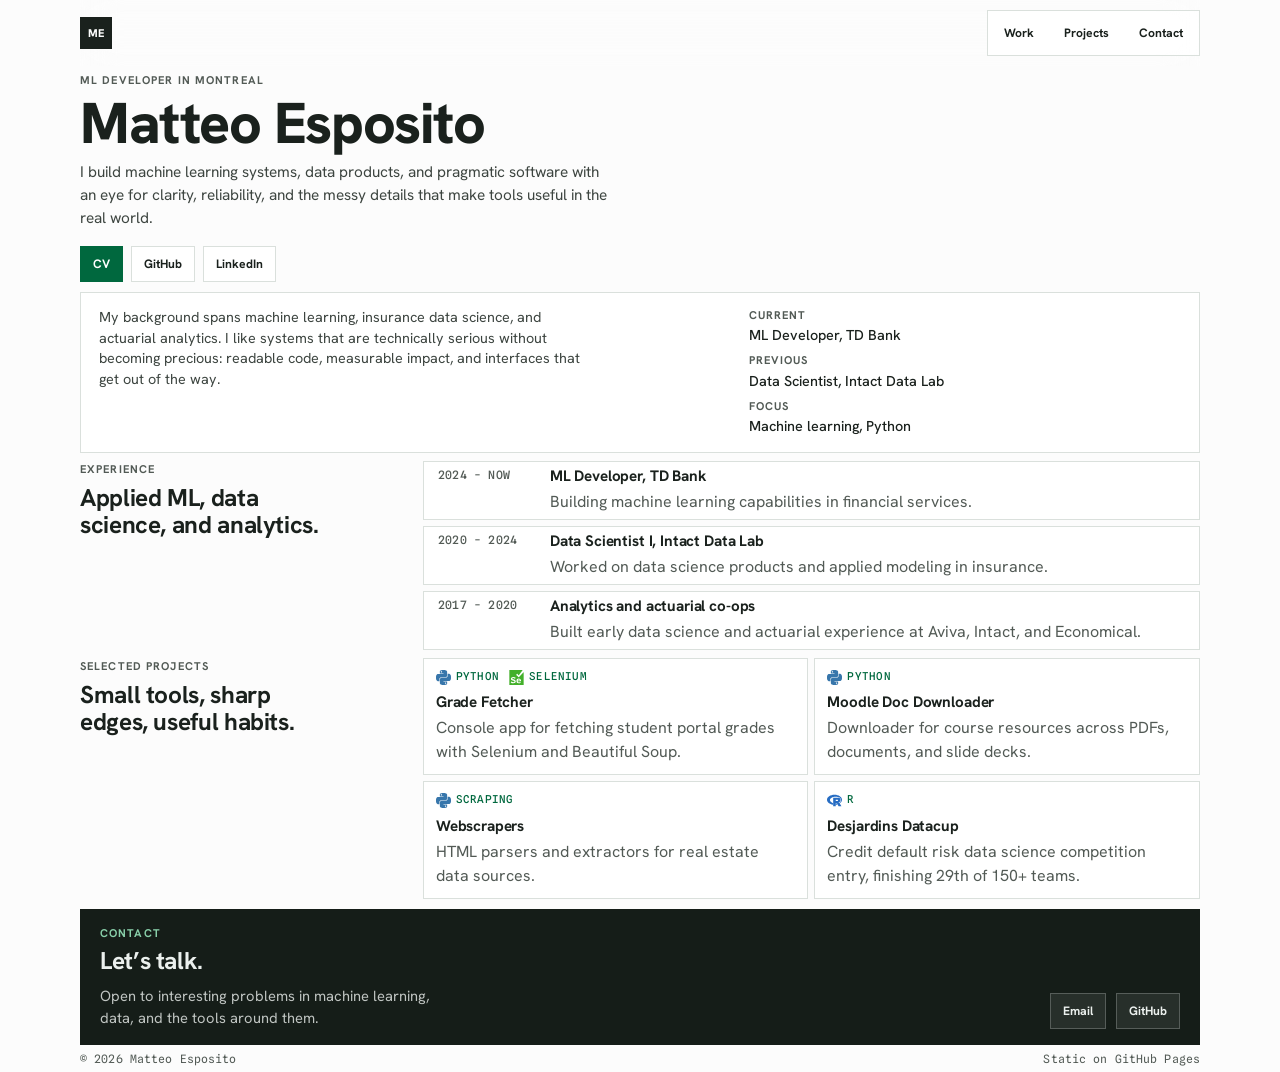
==== index.html @ 3560354a "Redesign homepage: refined-light palette, two-voice type, a11y polish - Replace warm cream surface w" ====
<!doctype html>
<html lang="en">
  <head>
    <meta charset="utf-8">
    <meta name="viewport" content="width=device-width, initial-scale=1">
    <title>Matteo Esposito</title>
    <meta name="description" content="Matteo Esposito is an ML developer working across machine learning, data science, and practical software systems.">
    <link rel="canonical" href="https://matteo-esposito.github.io/">
    <meta property="og:title" content="Matteo Esposito">
    <meta property="og:description" content="ML developer, data scientist, and builder of practical software systems.">
    <meta property="og:type" content="website">
    <meta property="og:url" content="https://matteo-esposito.github.io/">
    <meta property="og:image" content="https://matteo-esposito.github.io/assets/avatar.jpg">
    <meta name="theme-color" content="#151d18">
    <link rel="icon" href="data:image/svg+xml,%3Csvg xmlns='http://www.w3.org/2000/svg' viewBox='0 0 100 100'%3E%3Crect width='100' height='100' fill='%23151d18'/%3E%3Ctext x='50' y='68' font-family='Arial, sans-serif' font-size='60' font-weight='800' fill='%23fcfcfc' text-anchor='middle'%3EM%3C/text%3E%3C/svg%3E">
    <link rel="preconnect" href="https://fonts.googleapis.com">
    <link rel="preconnect" href="https://fonts.gstatic.com" crossorigin>
    <link rel="stylesheet" href="https://fonts.googleapis.com/css2?family=Hanken+Grotesk:wght@400;500;700;800&family=Spline+Sans+Mono:wght@400;500&display=swap">
    <link rel="stylesheet" href="styles.css">
  </head>
  <body>
    <header class="site-header" aria-label="Primary navigation">
      <a class="mark" href="#top" aria-label="Matteo Esposito home">ME</a>
      <nav>
        <a href="#work">Work</a>
        <a href="#projects">Projects</a>
        <a href="#contact">Contact</a>
      </nav>
    </header>

    <main id="top">
      <section class="hero">
        <div class="hero-copy">
          <p class="eyebrow">ML developer in Montreal</p>
          <h1>Matteo Esposito</h1>
          <p class="lede">
            I build machine learning systems, data products, and pragmatic software
            with an eye for clarity, reliability, and the messy details that make
            tools useful in the real world.
          </p>
          <div class="hero-actions" aria-label="Primary links">
            <a class="button primary" href="files/cv.pdf">CV</a>
            <a class="button" href="https://github.com/matteo-esposito">GitHub</a>
            <a class="button" href="https://www.linkedin.com/in/matteo-esposito/">LinkedIn</a>
          </div>
        </div>
      </section>

      <section class="intro" aria-label="Profile">
        <p>
          My background spans machine learning, insurance data science, and actuarial
          analytics. I like systems that are technically serious without becoming
          precious: readable code, measurable impact, and interfaces that get out of
          the way.
        </p>
        <dl>
          <div>
            <dt>Current</dt>
            <dd>ML Developer, TD Bank</dd>
          </div>
          <div>
            <dt>Previous</dt>
            <dd>Data Scientist, Intact Data Lab</dd>
          </div>
          <div>
            <dt>Focus</dt>
            <dd>Machine learning, Python</dd>
          </div>
        </dl>
      </section>

      <section id="work" class="section">
        <div class="section-heading">
          <p class="eyebrow">Experience</p>
          <h2>Applied ML, data science, and analytics.</h2>
        </div>
        <div class="timeline">
          <article>
            <div class="period">2024 - now</div>
            <div>
              <h3>ML Developer, TD Bank</h3>
              <p>Building machine learning capabilities in financial services.</p>
            </div>
          </article>
          <article>
            <div class="period">2020 - 2024</div>
            <div>
              <h3>Data Scientist I, Intact Data Lab</h3>
              <p>Worked on data science products and applied modeling in insurance.</p>
            </div>
          </article>
          <article>
            <div class="period">2017 - 2020</div>
            <div>
              <h3>Analytics and actuarial co-ops</h3>
              <p>
                Built early data science and actuarial experience at Aviva,
                Intact, and Economical.
              </p>
            </div>
          </article>
        </div>
      </section>

      <section id="projects" class="section">
        <div class="section-heading">
          <p class="eyebrow">Selected projects</p>
          <h2>Small tools, sharp edges, useful habits.</h2>
        </div>
        <div class="project-grid">
          <a class="project" href="https://github.com/matteo-esposito/grade-fetcher">
            <span><img class="logo" src="assets/logos/python.svg" alt="" loading="lazy">Python <img class="logo" src="assets/logos/selenium.svg" alt="" loading="lazy">Selenium</span>
            <h3>Grade Fetcher</h3>
            <p>Console app for fetching student portal grades with Selenium and Beautiful Soup.</p>
          </a>
          <a class="project" href="https://github.com/matteo-esposito/moodler">
            <span><img class="logo" src="assets/logos/python.svg" alt="" loading="lazy">Python</span>
            <h3>Moodle Doc Downloader</h3>
            <p>Downloader for course resources across PDFs, documents, and slide decks.</p>
          </a>
          <a class="project" href="https://github.com/matteo-esposito/pyproj/tree/master/web-scrapers">
            <span><img class="logo" src="assets/logos/python.svg" alt="" loading="lazy">Scraping</span>
            <h3>Webscrapers</h3>
            <p>HTML parsers and extractors for real estate data sources.</p>
          </a>
          <a class="project" href="https://github.com/matteo-esposito/desjardins-data-cup">
            <span><img class="logo" src="assets/logos/r.svg" alt="" loading="lazy">R</span>
            <h3>Desjardins Datacup</h3>
            <p>Credit default risk data science competition entry, finishing 29th of 150+ teams.</p>
          </a>
        </div>
      </section>

      <section id="contact" class="contact">
        <div class="contact-copy">
          <p class="eyebrow">Contact</p>
          <h2>Let&rsquo;s talk.</h2>
          <p class="contact-note">Open to interesting problems in machine learning, data, and the tools around them.</p>
        </div>
        <div class="contact-links">
          <a href="mailto:matteo.esposito@umontreal.ca">Email</a>
          <a href="https://github.com/matteo-esposito">GitHub</a>
        </div>
      </section>
    </main>

    <footer>
      <span>&copy; 2026 Matteo Esposito</span>
      <span>Static on GitHub Pages</span>
    </footer>
  </body>
</html>
---- styles.css ----
:root {
  /* Refined-light palette: true off-white surface, one committed emerald hue.
     Values verified for WCAG AA against their backgrounds (see DESIGN.md). */
  --bg: oklch(99% 0 0);              /* true off-white, chroma 0 — no warm/AI tint */
  --surface: #ffffff;               /* cards, separated from bg by hairline, not shadow */
  --ink: oklch(24% 0.012 160);      /* primary text — 16:1 on bg */
  --ink-soft: oklch(38% 0.013 160); /* lede / intro prose — 9.6:1 */
  --muted: oklch(46% 0.013 160);    /* labels, dates, meta — 6.9:1 */
  --line: oklch(90% 0.008 160);     /* hairline borders / dividers */
  --accent: oklch(50% 0.13 160);    /* emerald — links, hairline emphasis (5.5:1) */
  --accent-strong: oklch(45% 0.115 160); /* CTA bg + small labels — 6.9:1, white text passes */
  --accent-hover: oklch(40% 0.10 160);   /* pressed / hover on primary */
  --accent-tint: oklch(95% 0.03 160);    /* faint accent wash */
  --contact-bg: oklch(22% 0.014 160);    /* deep emerald-black closing block */
  --on-dark: oklch(95% 0.006 160);       /* text on contact-bg — 14.9:1 */
  --on-dark-accent: oklch(80% 0.09 160); /* accent label on contact-bg — 9.6:1 */
  --shadow: 0 20px 60px rgba(17, 40, 30, 0.10);

  /* Type: humanist grotesque for voice, mono reserved for data (dates, tech tags) */
  --font-sans: "Hanken Grotesk", ui-sans-serif, system-ui, -apple-system, BlinkMacSystemFont, "Segoe UI", sans-serif;
  --font-mono: "Spline Sans Mono", ui-monospace, "SFMono-Regular", Menlo, Consolas, monospace;
}

* {
  box-sizing: border-box;
}

html {
  scroll-behavior: smooth;
}

/* Keep anchored headings clear of the sticky header */
:where(#top, #work, #projects, #contact) {
  scroll-margin-top: 72px;
}

body {
  margin: 0;
  color: var(--ink);
  background: var(--bg);
  font-family: var(--font-sans);
  font-size: 1rem;
  line-height: 1.5;
  font-kerning: normal;
  -webkit-font-smoothing: antialiased;
  text-rendering: optimizeLegibility;
}

a {
  color: inherit;
  text-decoration: none;
}

.site-header {
  position: sticky;
  top: 0;
  z-index: 5;
  display: flex;
  align-items: center;
  justify-content: space-between;
  width: min(1120px, calc(100% - 40px));
  margin: 0 auto;
  padding: 10px 0;
  backdrop-filter: blur(18px);
}

.mark {
  display: grid;
  width: 32px;
  height: 32px;
  place-items: center;
  border: 1px solid var(--ink);
  background: var(--ink);
  color: var(--bg);
  font-size: 0.7rem;
  font-weight: 800;
  letter-spacing: 0;
}

nav {
  display: flex;
  gap: 6px;
  padding: 4px;
  border: 1px solid var(--line);
  background: rgba(255, 255, 255, 0.78);
}

nav a,
.button,
.contact-links a {
  display: inline-flex;
  align-items: center;
  justify-content: center;
  min-height: 36px;
  padding: 7px 12px;
  color: var(--ink);
  font-size: 0.76rem;
  font-weight: 700;
}

nav a:hover,
.button:hover,
.contact-links a:hover {
  color: var(--accent-strong);
}

:where(a, button):focus-visible {
  outline: 2px solid var(--accent);
  outline-offset: 3px;
}

.contact a:focus-visible {
  outline-color: var(--on-dark-accent);
}

main {
  width: min(1120px, calc(100% - 40px));
  margin: 0 auto;
}

.hero {
  display: flex;
  align-items: center;
  min-height: auto;
  padding: 6px 0 10px;
}

.hero-copy {
  max-width: 900px;
}

.eyebrow {
  margin: 0 0 6px;
  color: var(--muted);
  font-size: 0.7rem;
  font-weight: 700;
  letter-spacing: 0.1em;
  text-transform: uppercase;
}

h1,
h2,
h3,
p {
  margin-top: 0;
}

h1 {
  max-width: 16ch;
  margin-bottom: 10px;
  font-size: clamp(2.2rem, 5.2vw, 3.6rem);
  font-weight: 800;
  line-height: 0.98;
  letter-spacing: -0.025em;
  text-wrap: balance;
}

h2 {
  max-width: 24ch;
  margin-bottom: 0;
  font-size: clamp(1.1rem, 1.9vw, 1.65rem);
  font-weight: 700;
  line-height: 1.12;
  letter-spacing: -0.015em;
  text-wrap: balance;
}

h3 {
  display: flex;
  align-items: center;
  gap: 6px;
  margin-bottom: 4px;
  font-size: 0.95rem;
  font-weight: 700;
  line-height: 1.25;
  letter-spacing: -0.01em;
}

.logo {
  width: 15px;
  height: 15px;
  flex-shrink: 0;
  object-fit: contain;
}

.lede {
  max-width: 60ch;
  color: var(--ink-soft);
  font-size: clamp(0.92rem, 1.2vw, 1.05rem);
  text-wrap: pretty;
}

.hero-actions {
  display: flex;
  flex-wrap: wrap;
  gap: 8px;
  margin-top: 14px;
}

.button,
.contact-links a {
  display: inline-flex;
  align-items: center;
  justify-content: center;
  border: 1px solid var(--line);
  background: var(--surface);
  transition: border-color 160ms ease, background 160ms ease, color 160ms ease;
}

.button:hover {
  border-color: var(--accent);
}

.button.primary {
  border-color: var(--accent-strong);
  background: var(--accent-strong);
  color: #fff;
}

.button.primary:hover {
  color: #fff;
  border-color: var(--accent-hover);
  background: var(--accent-hover);
}

.intro {
  display: grid;
  grid-template-columns: minmax(0, 1fr) minmax(280px, 0.7fr);
  gap: clamp(16px, 3vw, 32px);
  padding: 14px 18px;
  border: 1px solid var(--line);
  background: var(--surface);
}

.intro > p {
  margin-bottom: 0;
  max-width: 62ch;
  color: var(--ink-soft);
  font-size: clamp(0.9rem, 1.1vw, 1rem);
  line-height: 1.45;
  text-wrap: pretty;
}

dl {
  display: grid;
  gap: 5px;
  margin: 0;
}

dt {
  color: var(--muted);
  font-size: 0.7rem;
  font-weight: 700;
  letter-spacing: 0.1em;
  text-transform: uppercase;
}

dd {
  display: flex;
  align-items: center;
  gap: 6px;
  margin: 2px 0 0;
  font-size: 0.9rem;
  font-weight: 500;
}

.section {
  display: grid;
  grid-template-columns: minmax(200px, 0.4fr) minmax(0, 1fr);
  gap: clamp(16px, 3vw, 32px);
  padding: 8px 0 0;
}

.section-heading {
  position: static;
  align-self: start;
}

.timeline,
.project-grid {
  display: grid;
  gap: 6px;
}

.timeline article,
.project {
  border: 1px solid var(--line);
  background: var(--surface);
  transition: transform 160ms ease, border-color 160ms ease, box-shadow 160ms ease;
}

.timeline article {
  display: grid;
  grid-template-columns: 100px minmax(0, 1fr);
  gap: 12px;
  padding: 5px 14px;
}

.timeline article:hover,
.project:hover {
  border-color: var(--accent);
  box-shadow: var(--shadow);
  transform: translateY(-2px);
}

.timeline p,
.project p {
  margin-bottom: 0;
  color: var(--muted);
  text-wrap: pretty;
}

.period {
  color: var(--muted);
  font-family: var(--font-mono);
  font-size: 0.72rem;
  font-weight: 500;
  letter-spacing: 0.02em;
  text-transform: uppercase;
  font-variant-numeric: tabular-nums;
}

.project span {
  display: flex;
  align-items: center;
  gap: 5px;
  color: var(--accent-strong);
  font-family: var(--font-mono);
  font-size: 0.68rem;
  font-weight: 500;
  letter-spacing: 0.02em;
  text-transform: uppercase;
}

.project span .logo:not(:first-child) {
  margin-left: 5px;
}

.project-grid {
  grid-template-columns: repeat(2, minmax(0, 1fr));
}

.project {
  min-height: 74px;
  padding: 10px 12px;
}

.project h3 {
  margin-top: 8px;
}

.contact {
  display: grid;
  grid-template-columns: minmax(0, 1fr) auto;
  gap: 20px;
  align-items: end;
  margin: 10px 0 6px;
  padding: 16px 20px;
  background: var(--contact-bg);
  color: var(--on-dark);
}

.contact .eyebrow {
  color: var(--on-dark-accent);
}

.contact h2 {
  max-width: 20ch;
}

.contact-note {
  max-width: 44ch;
  margin: 10px 0 0;
  color: color-mix(in oklch, var(--on-dark) 82%, var(--contact-bg));
  font-size: 0.92rem;
  line-height: 1.5;
  text-wrap: pretty;
}

.contact-links {
  display: flex;
  flex-wrap: wrap;
  gap: 10px;
  justify-content: flex-end;
}

.contact-links a {
  border-color: rgba(255, 255, 255, 0.22);
  background: rgba(255, 255, 255, 0.08);
  color: var(--on-dark);
}

.contact-links a:hover {
  border-color: var(--on-dark-accent);
  color: #fff;
}

footer {
  display: flex;
  justify-content: space-between;
  width: min(1120px, calc(100% - 40px));
  margin: 0 auto;
  padding: 0 0 4px;
  color: var(--muted);
  font-family: var(--font-mono);
  font-size: 0.72rem;
  letter-spacing: 0.01em;
}

@media (max-width: 820px) {
  .site-header,
  main,
  footer {
    width: min(1120px, calc(100% - 28px));
  }

  nav a {
    padding-inline: 10px;
  }

  .hero,
  .intro,
  .section,
  .contact {
    grid-template-columns: 1fr;
  }

  .hero {
    min-height: auto;
    padding-top: 42px;
  }

  .intro,
  .contact {
    padding: 24px;
  }

  .section {
    padding-top: 76px;
  }

  .section-heading {
    position: static;
  }

  .project-grid {
    grid-template-columns: 1fr;
  }

  .timeline article {
    grid-template-columns: 1fr;
  }

  .contact-links {
    justify-content: flex-start;
  }

  footer {
    display: grid;
    gap: 8px;
  }
}

@media (max-width: 480px) {
  h1 {
    font-size: clamp(2rem, 10vw, 2.6rem);
  }

  .site-header {
    align-items: flex-start;
  }

  nav {
    max-width: 290px;
    flex-wrap: wrap;
    justify-content: flex-end;
  }

  .intro > p {
    font-size: 1.08rem;
    line-height: 1.35;
  }

  .hero-actions {
    gap: 8px;
  }
}

@media (prefers-reduced-motion: reduce) {
  html {
    scroll-behavior: auto;
  }

  *,
  *::before,
  *::after {
    transition-duration: 0.01ms !important;
    animation-duration: 0.01ms !important;
  }

  .timeline article:hover,
  .project:hover {
    transform: none;
  }
}

/* A CV should print cleanly to PDF */
@media print {
  .site-header {
    display: none;
  }

  body {
    background: #fff;
    font-size: 11pt;
  }

  .timeline article,
  .project,
  .intro {
    break-inside: avoid;
  }

  .contact {
    background: #fff;
    color: var(--ink);
    border: 1px solid var(--line);
  }

  .contact .eyebrow,
  .contact-note,
  .contact h2 {
    color: var(--ink);
  }

  .contact-links a {
    color: var(--ink);
    border-color: var(--line);
    background: none;
  }
}
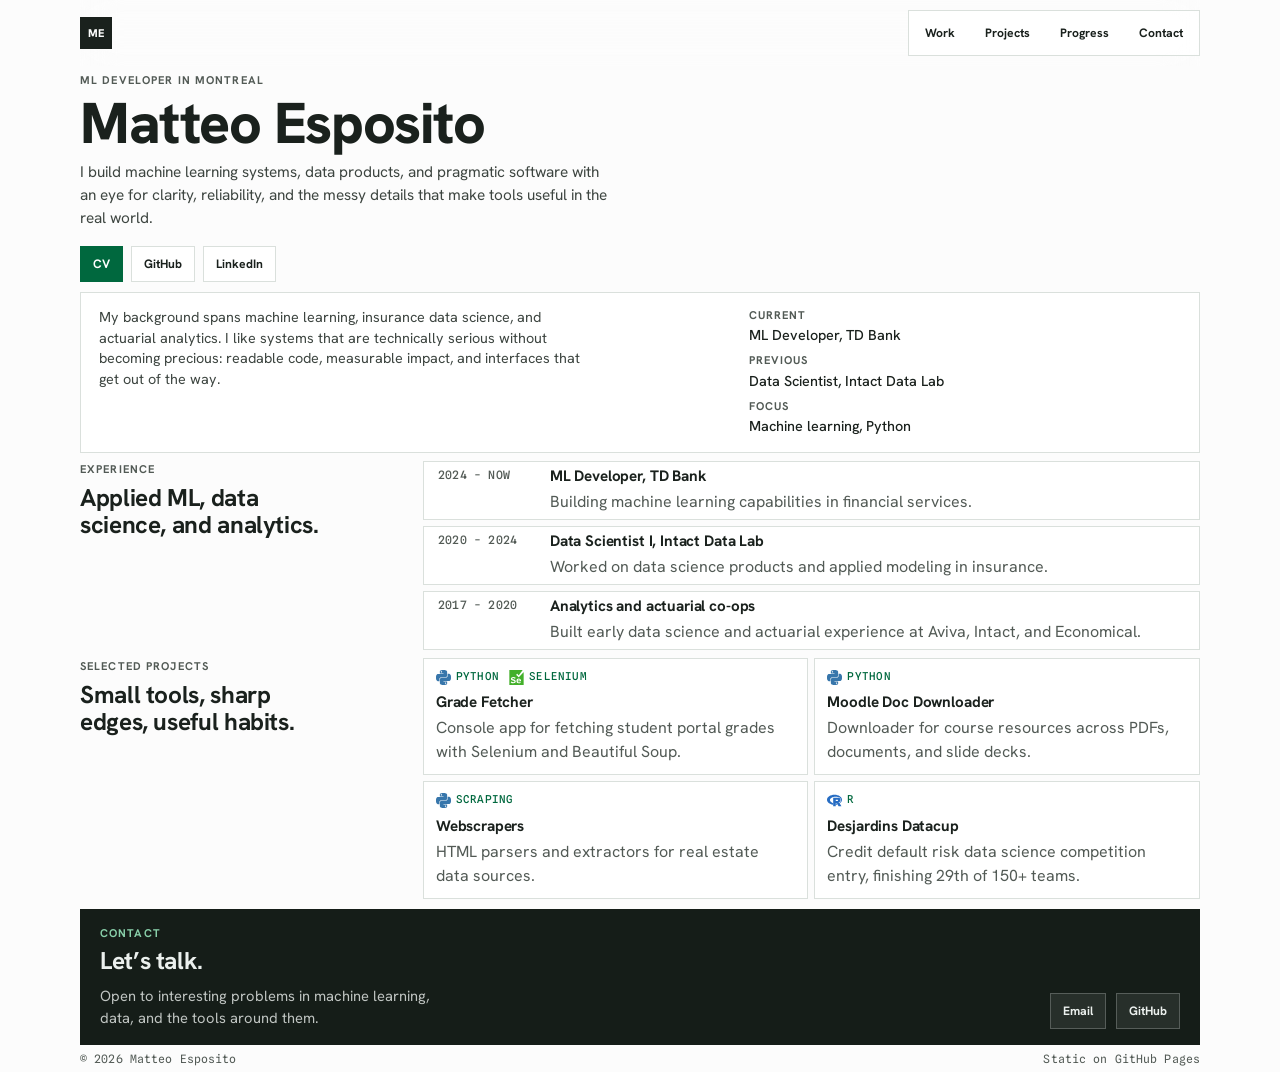
==== commit cdfad200: "Add Claude Code proficiency progress page Gives a permanent, linkable place to track progress throug" ====
--- a/index.html
+++ b/index.html
@@ -24,6 +24,7 @@
       <nav>
         <a href="#work">Work</a>
         <a href="#projects">Projects</a>
+        <a href="progress.html">Progress</a>
         <a href="#contact">Contact</a>
       </nav>
     </header>
--- a/styles.css
+++ b/styles.css
@@ -407,6 +407,161 @@
   letter-spacing: 0.01em;
 }
 
+/* Progress page */
+.progress-section {
+  grid-template-columns: 1fr;
+}
+
+.progress-bar-outer {
+  height: 10px;
+  margin: 18px 0 8px;
+  border: 1px solid var(--line);
+  background: var(--surface);
+  overflow: hidden;
+}
+
+.progress-bar-inner {
+  height: 100%;
+  width: 100%;
+  background: var(--accent-strong);
+  transform: scaleX(0);
+  transform-origin: left;
+  transition: transform 300ms ease;
+}
+
+.progress-stats {
+  display: flex;
+  justify-content: space-between;
+  color: var(--muted);
+  font-family: var(--font-mono);
+  font-size: 0.72rem;
+  font-weight: 500;
+  letter-spacing: 0.02em;
+  text-transform: uppercase;
+}
+
+.progress-stats strong {
+  color: var(--ink);
+  font-weight: 700;
+}
+
+.filter-chips {
+  display: flex;
+  flex-wrap: wrap;
+  gap: 6px;
+  margin: 22px 0 14px;
+}
+
+.chip {
+  padding: 6px 10px;
+  border: 1px solid var(--line);
+  background: var(--surface);
+  color: var(--muted);
+  font-family: var(--font-mono);
+  font-size: 0.68rem;
+  font-weight: 500;
+  letter-spacing: 0.02em;
+  text-transform: uppercase;
+  cursor: pointer;
+  transition: border-color 160ms ease, color 160ms ease, background 160ms ease;
+}
+
+.chip:hover {
+  border-color: var(--accent);
+  color: var(--accent-strong);
+}
+
+.chip.active {
+  border-color: var(--accent-strong);
+  background: var(--accent-tint);
+  color: var(--accent-strong);
+}
+
+.goal-grid {
+  display: grid;
+  grid-template-columns: repeat(2, minmax(0, 1fr));
+  gap: 6px;
+  margin-bottom: 16px;
+}
+
+.goal-card {
+  display: flex;
+  align-items: flex-start;
+  gap: 10px;
+  padding: 10px 12px;
+  border: 1px solid var(--line);
+  background: var(--surface);
+  cursor: pointer;
+  transition: transform 160ms ease, border-color 160ms ease, box-shadow 160ms ease;
+}
+
+.goal-card:hover,
+.goal-card:focus-visible {
+  border-color: var(--accent);
+  box-shadow: var(--shadow);
+  transform: translateY(-2px);
+}
+
+.goal-check {
+  display: grid;
+  flex-shrink: 0;
+  place-items: center;
+  width: 16px;
+  height: 16px;
+  margin-top: 3px;
+  border: 1px solid var(--muted);
+  color: transparent;
+  font-size: 10px;
+}
+
+.goal-card.done {
+  border-color: var(--accent);
+}
+
+.goal-card.done .goal-check {
+  border-color: var(--accent-strong);
+  background: var(--accent-strong);
+  color: #fff;
+}
+
+.goal-card.done h3 {
+  color: var(--muted);
+  text-decoration: line-through;
+}
+
+.goal-cat {
+  margin-top: 2px;
+  color: var(--muted);
+  font-family: var(--font-mono);
+  font-size: 0.64rem;
+  letter-spacing: 0.02em;
+  text-transform: uppercase;
+}
+
+.progress-note {
+  padding: 12px 14px;
+  border: 1px solid var(--line);
+  background: var(--surface);
+  color: var(--muted);
+  font-size: 0.82rem;
+  line-height: 1.5;
+  text-wrap: pretty;
+}
+
+.lede code {
+  color: var(--ink-soft);
+  font-family: var(--font-mono);
+  font-size: 0.85em;
+}
+
+.progress-note code {
+  padding: 1px 4px;
+  background: var(--accent-tint);
+  color: var(--accent-strong);
+  font-family: var(--font-mono);
+  font-size: 0.78em;
+}
+
 @media (max-width: 820px) {
   .site-header,
   main,
@@ -443,7 +598,8 @@
     position: static;
   }
 
-  .project-grid {
+  .project-grid,
+  .goal-grid {
     grid-template-columns: 1fr;
   }
 
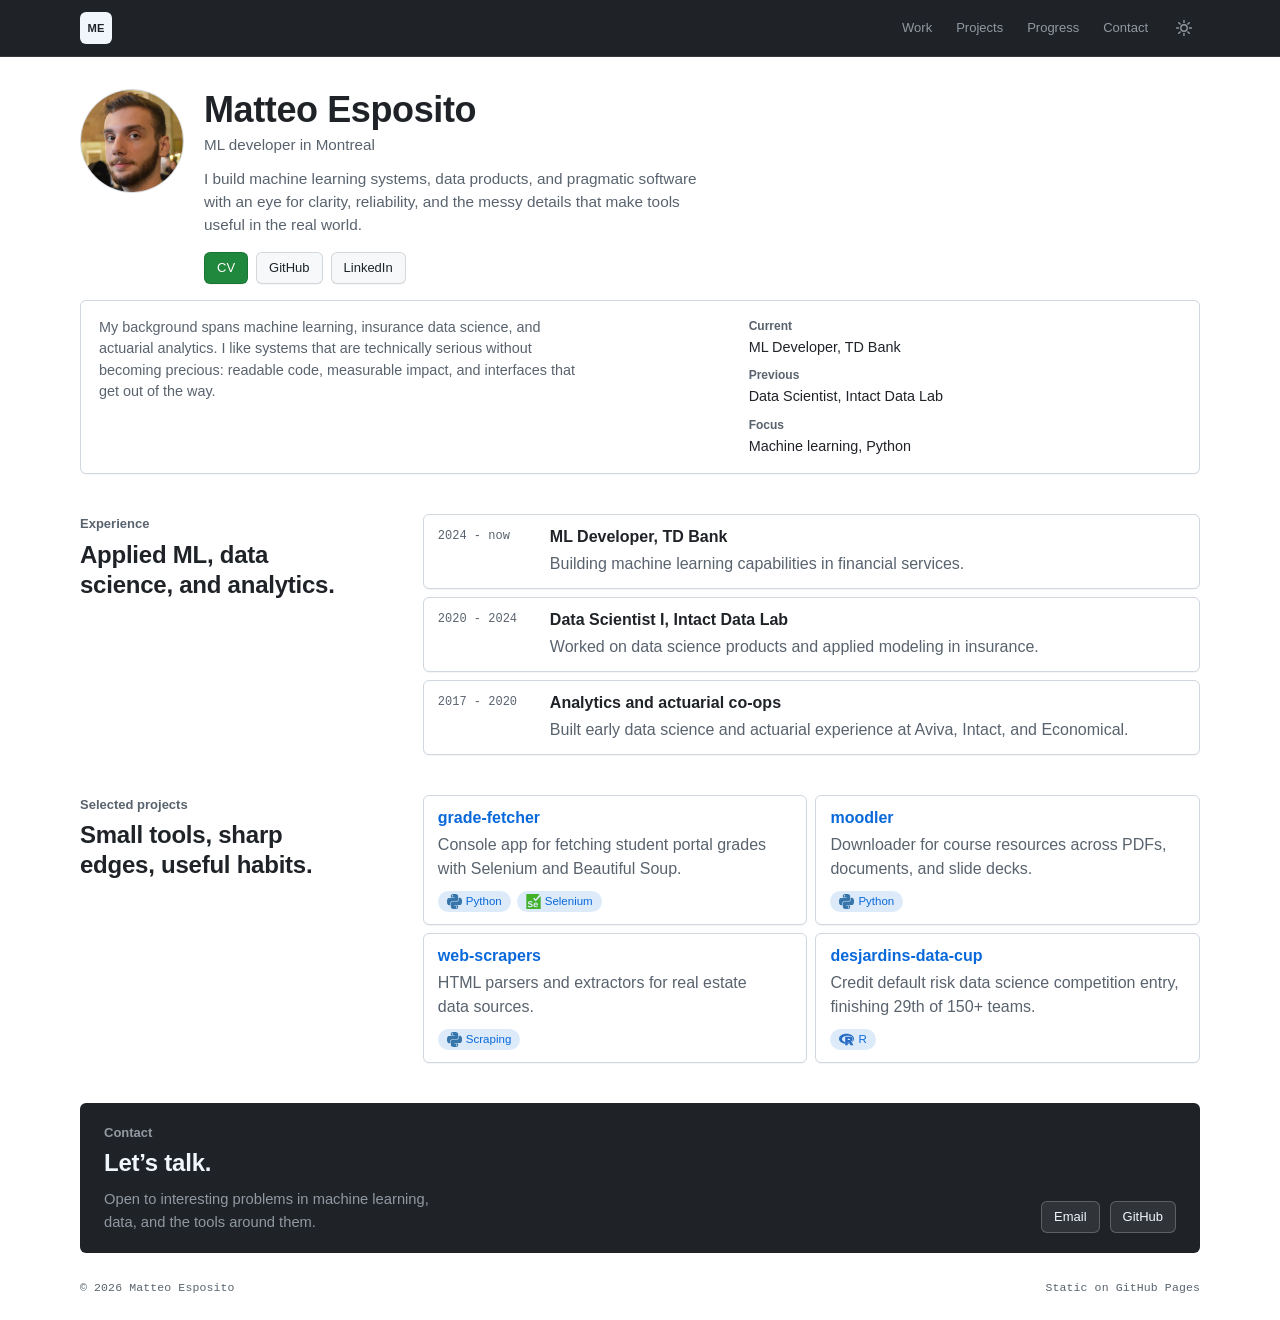
==== commit bba7a27d: "Redesign site as GitHub Primer-inspired, with a soft light/dark toggle Full pivot from the emerald/s" ====
--- a/index.html
+++ b/index.html
@@ -11,29 +11,47 @@
     <meta property="og:type" content="website">
     <meta property="og:url" content="https://matteo-esposito.github.io/">
     <meta property="og:image" content="https://matteo-esposito.github.io/assets/avatar.jpg">
-    <meta name="theme-color" content="#151d18">
-    <link rel="icon" href="data:image/svg+xml,%3Csvg xmlns='http://www.w3.org/2000/svg' viewBox='0 0 100 100'%3E%3Crect width='100' height='100' fill='%23151d18'/%3E%3Ctext x='50' y='68' font-family='Arial, sans-serif' font-size='60' font-weight='800' fill='%23fcfcfc' text-anchor='middle'%3EM%3C/text%3E%3C/svg%3E">
-    <link rel="preconnect" href="https://fonts.googleapis.com">
-    <link rel="preconnect" href="https://fonts.gstatic.com" crossorigin>
-    <link rel="stylesheet" href="https://fonts.googleapis.com/css2?family=Hanken+Grotesk:wght@400;500;700;800&family=Spline+Sans+Mono:wght@400;500&display=swap">
+    <meta name="theme-color" content="#1f2328">
+    <link rel="icon" href="data:image/svg+xml,%3Csvg xmlns='http://www.w3.org/2000/svg' viewBox='0 0 100 100'%3E%3Crect width='100' height='100' rx='18' fill='%231f2328'/%3E%3Ctext x='50' y='68' font-family='Arial, sans-serif' font-size='60' font-weight='800' fill='%23f0f6fc' text-anchor='middle'%3EM%3C/text%3E%3C/svg%3E">
     <link rel="stylesheet" href="styles.css">
+    <script>
+      (function () {
+        var stored = localStorage.getItem("theme");
+        var theme = stored || (window.matchMedia("(prefers-color-scheme: dark)").matches ? "dark" : "light");
+        document.documentElement.setAttribute("data-theme", theme);
+      })();
+    </script>
   </head>
   <body>
     <header class="site-header" aria-label="Primary navigation">
-      <a class="mark" href="#top" aria-label="Matteo Esposito home">ME</a>
-      <nav>
-        <a href="#work">Work</a>
-        <a href="#projects">Projects</a>
-        <a href="progress.html">Progress</a>
-        <a href="#contact">Contact</a>
-      </nav>
+      <div class="site-header-inner">
+        <a class="mark" href="#top" aria-label="Matteo Esposito home">ME</a>
+        <div class="header-right">
+          <nav>
+            <a href="#work">Work</a>
+            <a href="#projects">Projects</a>
+            <a href="progress.html">Progress</a>
+            <a href="#contact">Contact</a>
+          </nav>
+          <button class="theme-toggle" id="theme-toggle" type="button" aria-label="Switch to dark theme" aria-pressed="false">
+            <svg class="icon-sun" viewBox="0 0 16 16" fill="none" stroke="currentColor" stroke-width="1.4" stroke-linecap="round" aria-hidden="true">
+              <circle cx="8" cy="8" r="3.2"></circle>
+              <path d="M8 0.5v2M8 13.5v2M15.5 8h-2M2.5 8h-2M13.3 2.7l-1.4 1.4M4.1 11.9l-1.4 1.4M13.3 13.3l-1.4-1.4M4.1 4.1L2.7 2.7"></path>
+            </svg>
+            <svg class="icon-moon" viewBox="0 0 16 16" fill="currentColor" aria-hidden="true">
+              <path fill-rule="evenodd" clip-rule="evenodd" d="M8 1a7 7 0 108.4 8.4A5.5 5.5 0 018 1z"></path>
+            </svg>
+          </button>
+        </div>
+      </div>
     </header>
 
     <main id="top">
       <section class="hero">
+        <img class="avatar" src="assets/avatar.jpg" alt="Matteo Esposito" width="104" height="104">
         <div class="hero-copy">
-          <p class="eyebrow">ML developer in Montreal</p>
           <h1>Matteo Esposito</h1>
+          <p class="hero-meta">ML developer in Montreal</p>
           <p class="lede">
             I build machine learning systems, data products, and pragmatic software
             with an eye for clarity, reliability, and the messy details that make
@@ -110,24 +128,33 @@
         </div>
         <div class="project-grid">
           <a class="project" href="https://github.com/matteo-esposito/grade-fetcher">
-            <span><img class="logo" src="assets/logos/python.svg" alt="" loading="lazy">Python <img class="logo" src="assets/logos/selenium.svg" alt="" loading="lazy">Selenium</span>
-            <h3>Grade Fetcher</h3>
+            <h3>grade-fetcher</h3>
             <p>Console app for fetching student portal grades with Selenium and Beautiful Soup.</p>
+            <div class="topics">
+              <span class="topic"><img class="logo" src="assets/logos/python.svg" alt="" loading="lazy">Python</span>
+              <span class="topic"><img class="logo" src="assets/logos/selenium.svg" alt="" loading="lazy">Selenium</span>
+            </div>
           </a>
           <a class="project" href="https://github.com/matteo-esposito/moodler">
-            <span><img class="logo" src="assets/logos/python.svg" alt="" loading="lazy">Python</span>
-            <h3>Moodle Doc Downloader</h3>
+            <h3>moodler</h3>
             <p>Downloader for course resources across PDFs, documents, and slide decks.</p>
+            <div class="topics">
+              <span class="topic"><img class="logo" src="assets/logos/python.svg" alt="" loading="lazy">Python</span>
+            </div>
           </a>
           <a class="project" href="https://github.com/matteo-esposito/pyproj/tree/master/web-scrapers">
-            <span><img class="logo" src="assets/logos/python.svg" alt="" loading="lazy">Scraping</span>
-            <h3>Webscrapers</h3>
+            <h3>web-scrapers</h3>
             <p>HTML parsers and extractors for real estate data sources.</p>
+            <div class="topics">
+              <span class="topic"><img class="logo" src="assets/logos/python.svg" alt="" loading="lazy">Scraping</span>
+            </div>
           </a>
           <a class="project" href="https://github.com/matteo-esposito/desjardins-data-cup">
-            <span><img class="logo" src="assets/logos/r.svg" alt="" loading="lazy">R</span>
-            <h3>Desjardins Datacup</h3>
+            <h3>desjardins-data-cup</h3>
             <p>Credit default risk data science competition entry, finishing 29th of 150+ teams.</p>
+            <div class="topics">
+              <span class="topic"><img class="logo" src="assets/logos/r.svg" alt="" loading="lazy">R</span>
+            </div>
           </a>
         </div>
       </section>
@@ -149,5 +176,7 @@
       <span>&copy; 2026 Matteo Esposito</span>
       <span>Static on GitHub Pages</span>
     </footer>
+
+    <script src="theme.js"></script>
   </body>
 </html>
--- a/styles.css
+++ b/styles.css
@@ -1,24 +1,56 @@
 :root {
-  /* Refined-light palette: true off-white surface, one committed emerald hue.
-     Values verified for WCAG AA against their backgrounds (see DESIGN.md). */
-  --bg: oklch(99% 0 0);              /* true off-white, chroma 0 — no warm/AI tint */
-  --surface: #ffffff;               /* cards, separated from bg by hairline, not shadow */
-  --ink: oklch(24% 0.012 160);      /* primary text — 16:1 on bg */
-  --ink-soft: oklch(38% 0.013 160); /* lede / intro prose — 9.6:1 */
-  --muted: oklch(46% 0.013 160);    /* labels, dates, meta — 6.9:1 */
-  --line: oklch(90% 0.008 160);     /* hairline borders / dividers */
-  --accent: oklch(50% 0.13 160);    /* emerald — links, hairline emphasis (5.5:1) */
-  --accent-strong: oklch(45% 0.115 160); /* CTA bg + small labels — 6.9:1, white text passes */
-  --accent-hover: oklch(40% 0.10 160);   /* pressed / hover on primary */
-  --accent-tint: oklch(95% 0.03 160);    /* faint accent wash */
-  --contact-bg: oklch(22% 0.014 160);    /* deep emerald-black closing block */
-  --on-dark: oklch(95% 0.006 160);       /* text on contact-bg — 14.9:1 */
-  --on-dark-accent: oklch(80% 0.09 160); /* accent label on contact-bg — 9.6:1 */
-  --shadow: 0 20px 60px rgba(17, 40, 30, 0.10);
-
-  /* Type: humanist grotesque for voice, mono reserved for data (dates, tech tags) */
-  --font-sans: "Hanken Grotesk", ui-sans-serif, system-ui, -apple-system, BlinkMacSystemFont, "Segoe UI", sans-serif;
-  --font-mono: "Spline Sans Mono", ui-monospace, "SFMono-Regular", Menlo, Consolas, monospace;
+  /* GitHub Primer-inspired tokens. Light is the default; dark is the
+     "dimmed" variant (softer than pure-black), toggled via [data-theme]
+     on <html>. See DESIGN.md for the full rationale. */
+  --canvas: #ffffff;
+  --surface: #ffffff;         /* light-mode boxes rely on the border, not a bg shift */
+  --canvas-subtle: #f6f8fa;   /* hover tint / inset panels */
+  --border: #d0d7de;
+  --border-muted: #d8dee4;
+  --fg: #1f2328;              /* primary text — 15.6:1 on canvas */
+  --fg-muted: #59636e;        /* secondary text, meta — 5.1:1 */
+  --accent: #0969da;          /* GitHub blue — links, repo names — 5.0:1 */
+  --accent-emphasis: #0550ae; /* link/accent hover */
+  --btn-bg: #f6f8fa;
+  --btn-border: rgba(31, 35, 40, 0.15);
+  --btn-hover-bg: #f3f4f6;
+  --btn-primary-bg: #1f883d;  /* GitHub green — primary CTA */
+  --btn-primary-hover: #1a7f37;
+  --btn-primary-fg: #ffffff;
+  --btn-primary-border: rgba(0, 0, 0, 0.15);
+  --header-bg: #1f2328;       /* the header stays dark in both themes */
+  --header-fg: #f0f6fc;
+  --header-fg-muted: #9198a1;
+  --focus: #0969da;
+  --shadow-resting: 0 1px 0 rgba(31, 35, 40, 0.04);
+  --radius: 6px;
+
+  --font-sans: -apple-system, BlinkMacSystemFont, "Segoe UI", "Noto Sans", Helvetica, Arial, sans-serif;
+  --font-mono: ui-monospace, "SF Mono", "SFMono-Regular", Menlo, Consolas, "Liberation Mono", monospace;
+}
+
+:root[data-theme="dark"] {
+  --canvas: #22272e;
+  --surface: #2d333b;
+  --canvas-subtle: #2d333b;
+  --border: #444c56;
+  --border-muted: #373e47;
+  --fg: #adbac7;              /* 11.7:1 on canvas */
+  --fg-muted: #909dab;        /* 6.6:1 */
+  --accent: #539bf5;          /* 6.4:1 */
+  --accent-emphasis: #6cb6ff;
+  --btn-bg: #2d333b;
+  --btn-border: #545d68;
+  --btn-hover-bg: #444c56;
+  --btn-primary-bg: #347d39;
+  --btn-primary-hover: #46954a;
+  --btn-primary-fg: #ffffff;
+  --btn-primary-border: rgba(240, 246, 252, 0.1);
+  --header-bg: #1c2128;
+  --header-fg: #cdd9e5;
+  --header-fg-muted: #768390;
+  --focus: #6cb6ff;
+  --shadow-resting: none;
 }
 
 * {
@@ -36,14 +68,15 @@
 
 body {
   margin: 0;
-  color: var(--ink);
-  background: var(--bg);
+  color: var(--fg);
+  background: var(--canvas);
   font-family: var(--font-sans);
   font-size: 1rem;
   line-height: 1.5;
   font-kerning: normal;
   -webkit-font-smoothing: antialiased;
   text-rendering: optimizeLegibility;
+  transition: background-color 160ms ease, color 160ms ease;
 }
 
 a {
@@ -58,10 +91,26 @@
   display: flex;
   align-items: center;
   justify-content: space-between;
-  width: min(1120px, calc(100% - 40px));
+  width: 100%;
+  padding: 0 clamp(16px, 3vw, 32px);
+  background: var(--header-bg);
+  border-bottom: 1px solid rgba(255, 255, 255, 0.1);
+  transition: background-color 160ms ease;
+}
+
+.site-header-inner {
+  display: flex;
+  align-items: center;
+  justify-content: space-between;
+  width: min(1120px, 100%);
   margin: 0 auto;
-  padding: 10px 0;
-  backdrop-filter: blur(18px);
+  padding: 12px 0;
+}
+
+.header-right {
+  display: flex;
+  align-items: center;
+  gap: 10px;
 }
 
 .mark {
@@ -69,9 +118,9 @@
   width: 32px;
   height: 32px;
   place-items: center;
-  border: 1px solid var(--ink);
-  background: var(--ink);
-  color: var(--bg);
+  border-radius: var(--radius);
+  background: var(--header-fg);
+  color: var(--header-bg);
   font-size: 0.7rem;
   font-weight: 800;
   letter-spacing: 0;
@@ -79,38 +128,71 @@
 
 nav {
   display: flex;
-  gap: 6px;
-  padding: 4px;
-  border: 1px solid var(--line);
-  background: rgba(255, 255, 255, 0.78);
-}
-
-nav a,
-.button,
-.contact-links a {
+  gap: 4px;
+}
+
+nav a {
   display: inline-flex;
   align-items: center;
   justify-content: center;
-  min-height: 36px;
-  padding: 7px 12px;
-  color: var(--ink);
-  font-size: 0.76rem;
-  font-weight: 700;
-}
-
-nav a:hover,
-.button:hover,
-.contact-links a:hover {
-  color: var(--accent-strong);
+  min-height: 32px;
+  padding: 0 10px;
+  border-radius: var(--radius);
+  color: var(--header-fg-muted);
+  font-size: 0.8125rem;
+  font-weight: 500;
+  transition: color 120ms ease, background-color 120ms ease;
+}
+
+nav a:hover {
+  color: var(--header-fg);
+  background: rgba(255, 255, 255, 0.08);
+}
+
+.theme-toggle {
+  display: inline-flex;
+  align-items: center;
+  justify-content: center;
+  width: 32px;
+  height: 32px;
+  padding: 0;
+  border: none;
+  border-radius: var(--radius);
+  background: transparent;
+  color: var(--header-fg-muted);
+  cursor: pointer;
+  transition: color 120ms ease, background-color 120ms ease;
+}
+
+.theme-toggle:hover {
+  color: var(--header-fg);
+  background: rgba(255, 255, 255, 0.08);
+}
+
+.theme-toggle svg {
+  width: 16px;
+  height: 16px;
+}
+
+.theme-toggle .icon-moon {
+  display: none;
+}
+
+[data-theme="dark"] .theme-toggle .icon-sun {
+  display: none;
+}
+
+[data-theme="dark"] .theme-toggle .icon-moon {
+  display: block;
 }
 
 :where(a, button):focus-visible {
-  outline: 2px solid var(--accent);
-  outline-offset: 3px;
+  outline: 2px solid var(--focus);
+  outline-offset: 2px;
 }
 
 .contact a:focus-visible {
-  outline-color: var(--on-dark-accent);
+  outline-color: var(--header-fg);
 }
 
 main {
@@ -120,22 +202,30 @@
 
 .hero {
   display: flex;
-  align-items: center;
-  min-height: auto;
-  padding: 6px 0 10px;
+  align-items: flex-start;
+  gap: 20px;
+  padding: 32px 0 16px;
+}
+
+.avatar {
+  width: 104px;
+  height: 104px;
+  flex-shrink: 0;
+  border-radius: 50%;
+  border: 1px solid var(--border);
+  background: var(--surface);
+  object-fit: cover;
 }
 
 .hero-copy {
-  max-width: 900px;
+  max-width: 640px;
 }
 
 .eyebrow {
   margin: 0 0 6px;
-  color: var(--muted);
-  font-size: 0.7rem;
-  font-weight: 700;
-  letter-spacing: 0.1em;
-  text-transform: uppercase;
+  color: var(--fg-muted);
+  font-size: 0.8125rem;
+  font-weight: 600;
 }
 
 h1,
@@ -146,22 +236,22 @@
 }
 
 h1 {
-  max-width: 16ch;
-  margin-bottom: 10px;
-  font-size: clamp(2.2rem, 5.2vw, 3.6rem);
-  font-weight: 800;
-  line-height: 0.98;
-  letter-spacing: -0.025em;
+  max-width: 20ch;
+  margin-bottom: 4px;
+  font-size: clamp(1.75rem, 3.4vw, 2.25rem);
+  font-weight: 700;
+  line-height: 1.15;
+  letter-spacing: -0.011em;
   text-wrap: balance;
 }
 
 h2 {
   max-width: 24ch;
   margin-bottom: 0;
-  font-size: clamp(1.1rem, 1.9vw, 1.65rem);
-  font-weight: 700;
-  line-height: 1.12;
-  letter-spacing: -0.015em;
+  font-size: clamp(1.25rem, 1.9vw, 1.5rem);
+  font-weight: 600;
+  line-height: 1.25;
+  letter-spacing: -0.01em;
   text-wrap: balance;
 }
 
@@ -170,10 +260,9 @@
   align-items: center;
   gap: 6px;
   margin-bottom: 4px;
-  font-size: 0.95rem;
-  font-weight: 700;
-  line-height: 1.25;
-  letter-spacing: -0.01em;
+  font-size: 1rem;
+  font-weight: 600;
+  line-height: 1.3;
 }
 
 .logo {
@@ -183,10 +272,16 @@
   object-fit: contain;
 }
 
+.hero-meta {
+  margin: 0 0 10px;
+  color: var(--fg-muted);
+  font-size: 0.95rem;
+}
+
 .lede {
   max-width: 60ch;
-  color: var(--ink-soft);
-  font-size: clamp(0.92rem, 1.2vw, 1.05rem);
+  color: var(--fg-muted);
+  font-size: clamp(0.92rem, 1.2vw, 1rem);
   text-wrap: pretty;
 }
 
@@ -202,57 +297,64 @@
   display: inline-flex;
   align-items: center;
   justify-content: center;
-  border: 1px solid var(--line);
-  background: var(--surface);
-  transition: border-color 160ms ease, background 160ms ease, color 160ms ease;
+  min-height: 32px;
+  padding: 0 12px;
+  border-radius: var(--radius);
+  border: 1px solid var(--btn-border);
+  background: var(--btn-bg);
+  color: var(--fg);
+  font-family: inherit;
+  font-size: 0.8125rem;
+  font-weight: 500;
+  box-shadow: var(--shadow-resting);
+  cursor: pointer;
+  transition: border-color 120ms ease, background-color 120ms ease, color 120ms ease;
 }
 
 .button:hover {
-  border-color: var(--accent);
+  background: var(--btn-hover-bg);
 }
 
 .button.primary {
-  border-color: var(--accent-strong);
-  background: var(--accent-strong);
-  color: #fff;
+  border-color: var(--btn-primary-border);
+  background: var(--btn-primary-bg);
+  color: var(--btn-primary-fg);
 }
 
 .button.primary:hover {
-  color: #fff;
-  border-color: var(--accent-hover);
-  background: var(--accent-hover);
+  background: var(--btn-primary-hover);
 }
 
 .intro {
   display: grid;
   grid-template-columns: minmax(0, 1fr) minmax(280px, 0.7fr);
   gap: clamp(16px, 3vw, 32px);
-  padding: 14px 18px;
-  border: 1px solid var(--line);
+  padding: 16px 18px;
+  border: 1px solid var(--border);
+  border-radius: var(--radius);
   background: var(--surface);
+  box-shadow: var(--shadow-resting);
 }
 
 .intro > p {
   margin-bottom: 0;
   max-width: 62ch;
-  color: var(--ink-soft);
+  color: var(--fg-muted);
   font-size: clamp(0.9rem, 1.1vw, 1rem);
-  line-height: 1.45;
+  line-height: 1.5;
   text-wrap: pretty;
 }
 
 dl {
   display: grid;
-  gap: 5px;
+  gap: 8px;
   margin: 0;
 }
 
 dt {
-  color: var(--muted);
-  font-size: 0.7rem;
-  font-weight: 700;
-  letter-spacing: 0.1em;
-  text-transform: uppercase;
+  color: var(--fg-muted);
+  font-size: 0.75rem;
+  font-weight: 600;
 }
 
 dd {
@@ -268,7 +370,7 @@
   display: grid;
   grid-template-columns: minmax(200px, 0.4fr) minmax(0, 1fr);
   gap: clamp(16px, 3vw, 32px);
-  padding: 8px 0 0;
+  padding: 40px 0 0;
 }
 
 .section-heading {
@@ -279,74 +381,82 @@
 .timeline,
 .project-grid {
   display: grid;
-  gap: 6px;
+  gap: 8px;
 }
 
 .timeline article,
 .project {
-  border: 1px solid var(--line);
+  border: 1px solid var(--border);
+  border-radius: var(--radius);
   background: var(--surface);
-  transition: transform 160ms ease, border-color 160ms ease, box-shadow 160ms ease;
+  box-shadow: var(--shadow-resting);
+  transition: background-color 120ms ease, border-color 120ms ease;
 }
 
 .timeline article {
   display: grid;
   grid-template-columns: 100px minmax(0, 1fr);
   gap: 12px;
-  padding: 5px 14px;
+  padding: 12px 14px;
 }
 
 .timeline article:hover,
 .project:hover {
-  border-color: var(--accent);
-  box-shadow: var(--shadow);
-  transform: translateY(-2px);
+  background: var(--canvas-subtle);
+  border-color: var(--fg-muted);
 }
 
 .timeline p,
 .project p {
   margin-bottom: 0;
-  color: var(--muted);
+  color: var(--fg-muted);
   text-wrap: pretty;
 }
 
 .period {
-  color: var(--muted);
+  color: var(--fg-muted);
   font-family: var(--font-mono);
+  font-size: 0.75rem;
+  font-weight: 500;
+  font-variant-numeric: tabular-nums;
+}
+
+.project-grid {
+  grid-template-columns: repeat(2, minmax(0, 1fr));
+}
+
+.project {
+  min-height: 74px;
+  padding: 12px 14px;
+}
+
+.project h3 {
+  margin-top: 0;
+  color: var(--accent);
+}
+
+.project:hover h3 {
+  color: var(--accent-emphasis);
+  text-decoration: underline;
+}
+
+.topics {
+  display: flex;
+  flex-wrap: wrap;
+  gap: 6px;
+  margin-top: 10px;
+}
+
+.topic {
+  display: inline-flex;
+  align-items: center;
+  gap: 4px;
+  padding: 2px 9px;
+  border-radius: 999px;
+  background: color-mix(in oklab, var(--accent) 14%, transparent);
+  color: var(--accent);
   font-size: 0.72rem;
   font-weight: 500;
-  letter-spacing: 0.02em;
-  text-transform: uppercase;
-  font-variant-numeric: tabular-nums;
-}
-
-.project span {
-  display: flex;
-  align-items: center;
-  gap: 5px;
-  color: var(--accent-strong);
-  font-family: var(--font-mono);
-  font-size: 0.68rem;
-  font-weight: 500;
-  letter-spacing: 0.02em;
-  text-transform: uppercase;
-}
-
-.project span .logo:not(:first-child) {
-  margin-left: 5px;
-}
-
-.project-grid {
-  grid-template-columns: repeat(2, minmax(0, 1fr));
-}
-
-.project {
-  min-height: 74px;
-  padding: 10px 12px;
-}
-
-.project h3 {
-  margin-top: 8px;
 }
 
 .contact {
@@ -354,14 +464,15 @@
   grid-template-columns: minmax(0, 1fr) auto;
   gap: 20px;
   align-items: end;
-  margin: 10px 0 6px;
-  padding: 16px 20px;
-  background: var(--contact-bg);
-  color: var(--on-dark);
+  margin: 40px 0 6px;
+  padding: 20px 24px;
+  border-radius: var(--radius);
+  background: var(--header-bg);
+  color: var(--header-fg);
 }
 
 .contact .eyebrow {
-  color: var(--on-dark-accent);
+  color: var(--header-fg-muted);
 }
 
 .contact h2 {
@@ -371,7 +482,7 @@
 .contact-note {
   max-width: 44ch;
   margin: 10px 0 0;
-  color: color-mix(in oklch, var(--on-dark) 82%, var(--contact-bg));
+  color: var(--header-fg-muted);
   font-size: 0.92rem;
   line-height: 1.5;
   text-wrap: pretty;
@@ -387,12 +498,13 @@
 .contact-links a {
   border-color: rgba(255, 255, 255, 0.22);
   background: rgba(255, 255, 255, 0.08);
-  color: var(--on-dark);
+  color: var(--header-fg);
+  box-shadow: none;
 }
 
 .contact-links a:hover {
-  border-color: var(--on-dark-accent);
-  color: #fff;
+  border-color: rgba(255, 255, 255, 0.4);
+  background: rgba(255, 255, 255, 0.14);
 }
 
 footer {
@@ -400,8 +512,8 @@
   justify-content: space-between;
   width: min(1120px, calc(100% - 40px));
   margin: 0 auto;
-  padding: 0 0 4px;
-  color: var(--muted);
+  padding: 20px 0 24px;
+  color: var(--fg-muted);
   font-family: var(--font-mono);
   font-size: 0.72rem;
   letter-spacing: 0.01em;
@@ -413,17 +525,18 @@
 }
 
 .progress-bar-outer {
-  height: 10px;
+  height: 8px;
   margin: 18px 0 8px;
-  border: 1px solid var(--line);
-  background: var(--surface);
+  border-radius: 999px;
+  background: var(--canvas-subtle);
+  border: 1px solid var(--border-muted);
   overflow: hidden;
 }
 
 .progress-bar-inner {
   height: 100%;
   width: 100%;
-  background: var(--accent-strong);
+  background: var(--btn-primary-bg);
   transform: scaleX(0);
   transform-origin: left;
   transition: transform 300ms ease;
@@ -432,16 +545,14 @@
 .progress-stats {
   display: flex;
   justify-content: space-between;
-  color: var(--muted);
+  color: var(--fg-muted);
   font-family: var(--font-mono);
-  font-size: 0.72rem;
+  font-size: 0.75rem;
   font-weight: 500;
-  letter-spacing: 0.02em;
-  text-transform: uppercase;
 }
 
 .progress-stats strong {
-  color: var(--ink);
+  color: var(--fg);
   font-weight: 700;
 }
 
@@ -453,34 +564,33 @@
 }
 
 .chip {
-  padding: 6px 10px;
-  border: 1px solid var(--line);
+  padding: 5px 10px;
+  border: 1px solid var(--border);
+  border-radius: 999px;
   background: var(--surface);
-  color: var(--muted);
-  font-family: var(--font-mono);
-  font-size: 0.68rem;
+  color: var(--fg-muted);
+  font-family: inherit;
+  font-size: 0.75rem;
   font-weight: 500;
-  letter-spacing: 0.02em;
-  text-transform: uppercase;
   cursor: pointer;
-  transition: border-color 160ms ease, color 160ms ease, background 160ms ease;
+  transition: border-color 120ms ease, color 120ms ease, background-color 120ms ease;
 }
 
 .chip:hover {
+  border-color: var(--fg-muted);
+  color: var(--fg);
+}
+
+.chip.active {
   border-color: var(--accent);
-  color: var(--accent-strong);
-}
-
-.chip.active {
-  border-color: var(--accent-strong);
-  background: var(--accent-tint);
-  color: var(--accent-strong);
+  background: color-mix(in oklab, var(--accent) 14%, transparent);
+  color: var(--accent);
 }
 
 .goal-grid {
   display: grid;
   grid-template-columns: repeat(2, minmax(0, 1fr));
-  gap: 6px;
+  gap: 8px;
   margin-bottom: 16px;
 }
 
@@ -488,18 +598,19 @@
   display: flex;
   align-items: flex-start;
   gap: 10px;
-  padding: 10px 12px;
-  border: 1px solid var(--line);
+  padding: 12px 14px;
+  border: 1px solid var(--border);
+  border-radius: var(--radius);
   background: var(--surface);
+  box-shadow: var(--shadow-resting);
   cursor: pointer;
-  transition: transform 160ms ease, border-color 160ms ease, box-shadow 160ms ease;
+  transition: background-color 120ms ease, border-color 120ms ease;
 }
 
 .goal-card:hover,
 .goal-card:focus-visible {
-  border-color: var(--accent);
-  box-shadow: var(--shadow);
-  transform: translateY(-2px);
+  background: var(--canvas-subtle);
+  border-color: var(--fg-muted);
 }
 
 .goal-check {
@@ -509,68 +620,155 @@
   width: 16px;
   height: 16px;
   margin-top: 3px;
-  border: 1px solid var(--muted);
+  border: 1px solid var(--fg-muted);
+  border-radius: 4px;
   color: transparent;
   font-size: 10px;
 }
 
 .goal-card.done {
-  border-color: var(--accent);
+  border-color: var(--btn-primary-bg);
 }
 
 .goal-card.done .goal-check {
-  border-color: var(--accent-strong);
-  background: var(--accent-strong);
+  border-color: var(--btn-primary-bg);
+  background: var(--btn-primary-bg);
   color: #fff;
 }
 
 .goal-card.done h3 {
-  color: var(--muted);
+  color: var(--fg-muted);
   text-decoration: line-through;
 }
 
 .goal-cat {
   margin-top: 2px;
-  color: var(--muted);
+  color: var(--fg-muted);
   font-family: var(--font-mono);
-  font-size: 0.64rem;
-  letter-spacing: 0.02em;
-  text-transform: uppercase;
+  font-size: 0.68rem;
 }
 
 .progress-note {
   padding: 12px 14px;
-  border: 1px solid var(--line);
+  border: 1px solid var(--border);
+  border-radius: var(--radius);
   background: var(--surface);
-  color: var(--muted);
+  color: var(--fg-muted);
   font-size: 0.82rem;
   line-height: 1.5;
   text-wrap: pretty;
 }
 
 .lede code {
-  color: var(--ink-soft);
+  color: var(--fg);
   font-family: var(--font-mono);
   font-size: 0.85em;
 }
 
 .progress-note code {
   padding: 1px 4px;
-  background: var(--accent-tint);
-  color: var(--accent-strong);
+  border-radius: 4px;
+  background: color-mix(in oklab, var(--accent) 14%, transparent);
+  color: var(--accent);
   font-family: var(--font-mono);
   font-size: 0.78em;
 }
 
+#gated-content {
+  display: none;
+}
+
+.gate {
+  position: fixed;
+  inset: 0;
+  z-index: 10;
+  display: flex;
+  align-items: center;
+  justify-content: center;
+  padding: 20px;
+  background: var(--canvas);
+}
+
+.gate-card {
+  width: min(360px, 100%);
+  padding: 24px;
+  border: 1px solid var(--border);
+  border-radius: var(--radius);
+  background: var(--surface);
+  box-shadow: var(--shadow-resting);
+}
+
+.gate-card h2 {
+  margin-bottom: 6px;
+}
+
+.gate-copy {
+  margin: 0 0 16px;
+  color: var(--fg-muted);
+  font-size: 0.85rem;
+}
+
+.gate-row {
+  display: flex;
+  gap: 8px;
+}
+
+.gate-input {
+  flex: 1;
+  min-width: 0;
+  padding: 0 10px;
+  min-height: 32px;
+  border: 1px solid var(--border);
+  border-radius: var(--radius);
+  background: var(--canvas);
+  color: var(--fg);
+  font-family: var(--font-sans);
+  font-size: 0.9rem;
+}
+
+.gate-input:focus-visible {
+  outline: 2px solid var(--focus);
+  outline-offset: 2px;
+}
+
+.gate-error {
+  margin: 10px 0 0;
+  color: var(--fg-muted);
+  font-size: 0.8rem;
+}
+
+button.button {
+  font-family: inherit;
+  cursor: pointer;
+}
+
+@keyframes gate-shake {
+  10%, 90% { transform: translateX(-2px); }
+  20%, 80% { transform: translateX(3px); }
+  30%, 50%, 70% { transform: translateX(-5px); }
+  40%, 60% { transform: translateX(5px); }
+}
+
+.gate-card.shake {
+  animation: gate-shake 400ms ease;
+}
+
+.visually-hidden {
+  position: absolute;
+  width: 1px;
+  height: 1px;
+  padding: 0;
+  margin: -1px;
+  overflow: hidden;
+  clip: rect(0, 0, 0, 0);
+  white-space: nowrap;
+  border: 0;
+}
+
 @media (max-width: 820px) {
-  .site-header,
   main,
   footer {
     width: min(1120px, calc(100% - 28px));
-  }
-
-  nav a {
-    padding-inline: 10px;
   }
 
   .hero,
@@ -581,17 +779,17 @@
   }
 
   .hero {
-    min-height: auto;
-    padding-top: 42px;
+    flex-direction: column;
+    padding-top: 24px;
   }
 
   .intro,
   .contact {
-    padding: 24px;
+    padding: 20px;
   }
 
   .section {
-    padding-top: 76px;
+    padding-top: 32px;
   }
 
   .section-heading {
@@ -619,22 +817,17 @@
 
 @media (max-width: 480px) {
   h1 {
-    font-size: clamp(2rem, 10vw, 2.6rem);
-  }
-
-  .site-header {
-    align-items: flex-start;
-  }
-
-  nav {
-    max-width: 290px;
-    flex-wrap: wrap;
-    justify-content: flex-end;
+    font-size: clamp(1.6rem, 8vw, 2rem);
+  }
+
+  .avatar {
+    width: 80px;
+    height: 80px;
   }
 
   .intro > p {
-    font-size: 1.08rem;
-    line-height: 1.35;
+    font-size: 1rem;
+    line-height: 1.4;
   }
 
   .hero-actions {
@@ -653,11 +846,6 @@
     transition-duration: 0.01ms !important;
     animation-duration: 0.01ms !important;
   }
-
-  .timeline article:hover,
-  .project:hover {
-    transform: none;
-  }
 }
 
 /* A CV should print cleanly to PDF */
@@ -668,6 +856,7 @@
 
   body {
     background: #fff;
+    color: #1f2328;
     font-size: 11pt;
   }
 
@@ -679,19 +868,19 @@
 
   .contact {
     background: #fff;
-    color: var(--ink);
-    border: 1px solid var(--line);
+    color: #1f2328;
+    border: 1px solid #d0d7de;
   }
 
   .contact .eyebrow,
   .contact-note,
   .contact h2 {
-    color: var(--ink);
+    color: #1f2328;
   }
 
   .contact-links a {
-    color: var(--ink);
-    border-color: var(--line);
+    color: #1f2328;
+    border-color: #d0d7de;
     background: none;
   }
 }
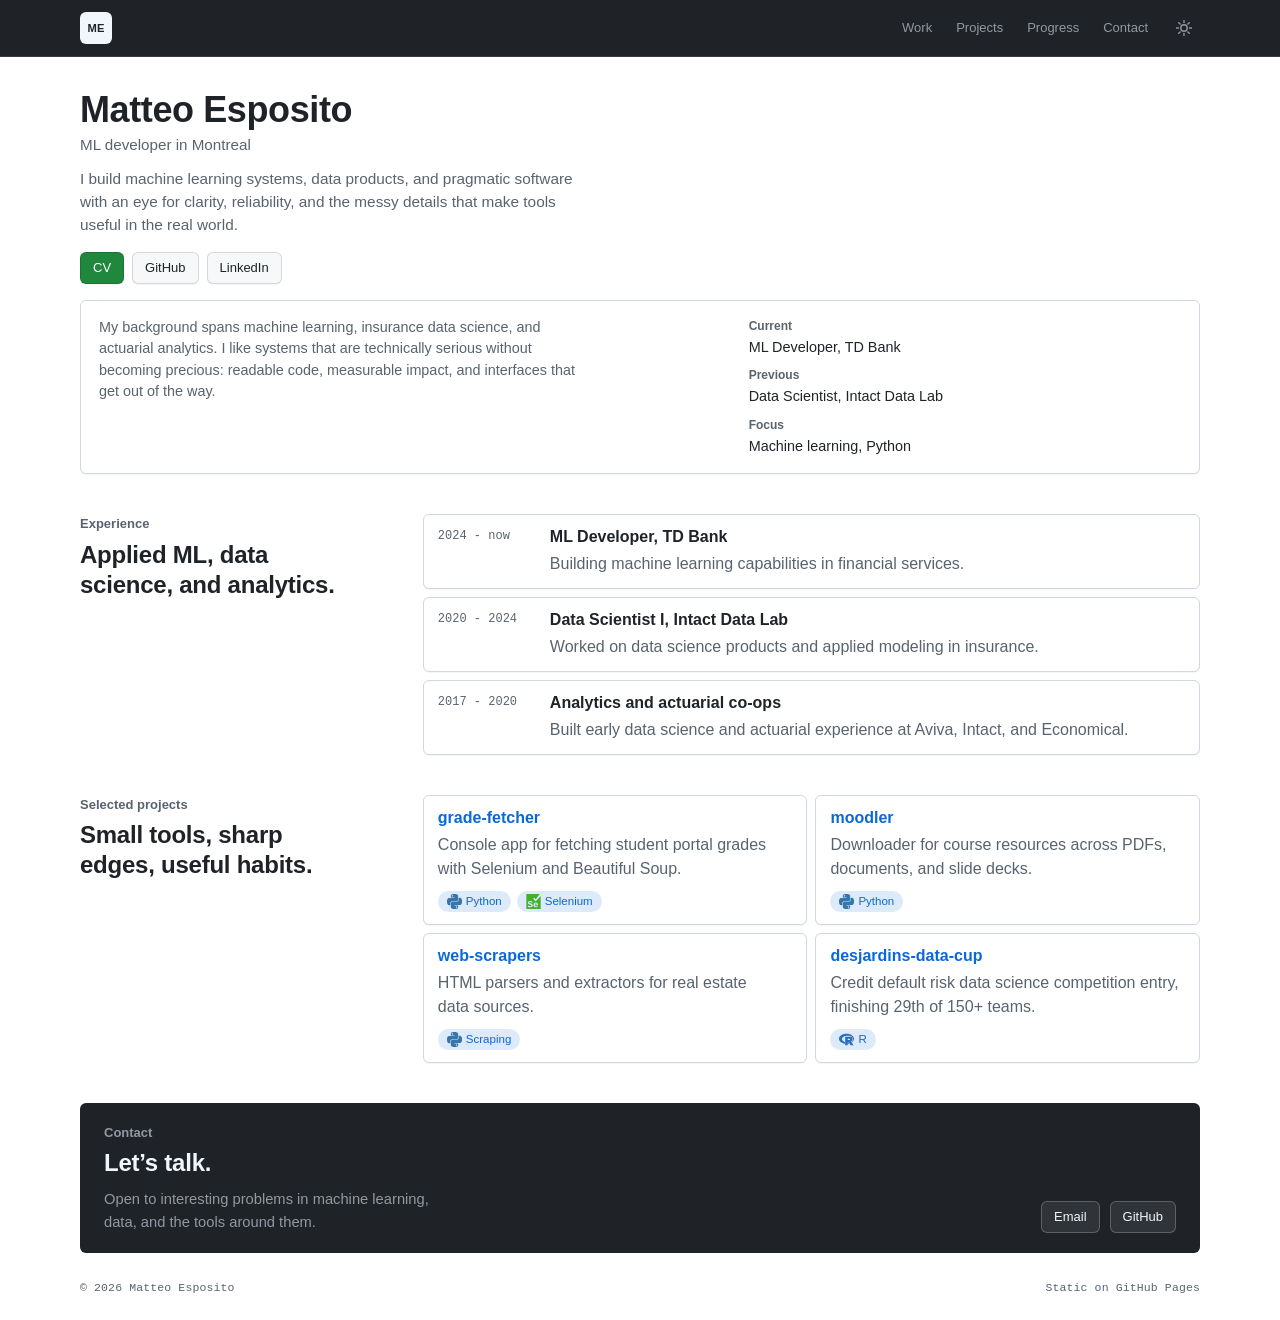
==== commit 5b6ff762: "Update contact email, remove hero avatar Swap the mailto link to matteoesposito97@gmail.com and drop" ====
--- a/index.html
+++ b/index.html
@@ -48,7 +48,6 @@
 
     <main id="top">
       <section class="hero">
-        <img class="avatar" src="assets/avatar.jpg" alt="Matteo Esposito" width="104" height="104">
         <div class="hero-copy">
           <h1>Matteo Esposito</h1>
           <p class="hero-meta">ML developer in Montreal</p>
@@ -166,7 +165,7 @@
           <p class="contact-note">Open to interesting problems in machine learning, data, and the tools around them.</p>
         </div>
         <div class="contact-links">
-          <a href="mailto:matteo.esposito@umontreal.ca">Email</a>
+          <a href="mailto:matteoesposito97@gmail.com">Email</a>
           <a href="https://github.com/matteo-esposito">GitHub</a>
         </div>
       </section>
--- a/styles.css
+++ b/styles.css
@@ -207,16 +207,6 @@
   padding: 32px 0 16px;
 }
 
-.avatar {
-  width: 104px;
-  height: 104px;
-  flex-shrink: 0;
-  border-radius: 50%;
-  border: 1px solid var(--border);
-  background: var(--surface);
-  object-fit: cover;
-}
-
 .hero-copy {
   max-width: 640px;
 }
@@ -820,11 +810,6 @@
     font-size: clamp(1.6rem, 8vw, 2rem);
   }
 
-  .avatar {
-    width: 80px;
-    height: 80px;
-  }
-
   .intro > p {
     font-size: 1rem;
     line-height: 1.4;
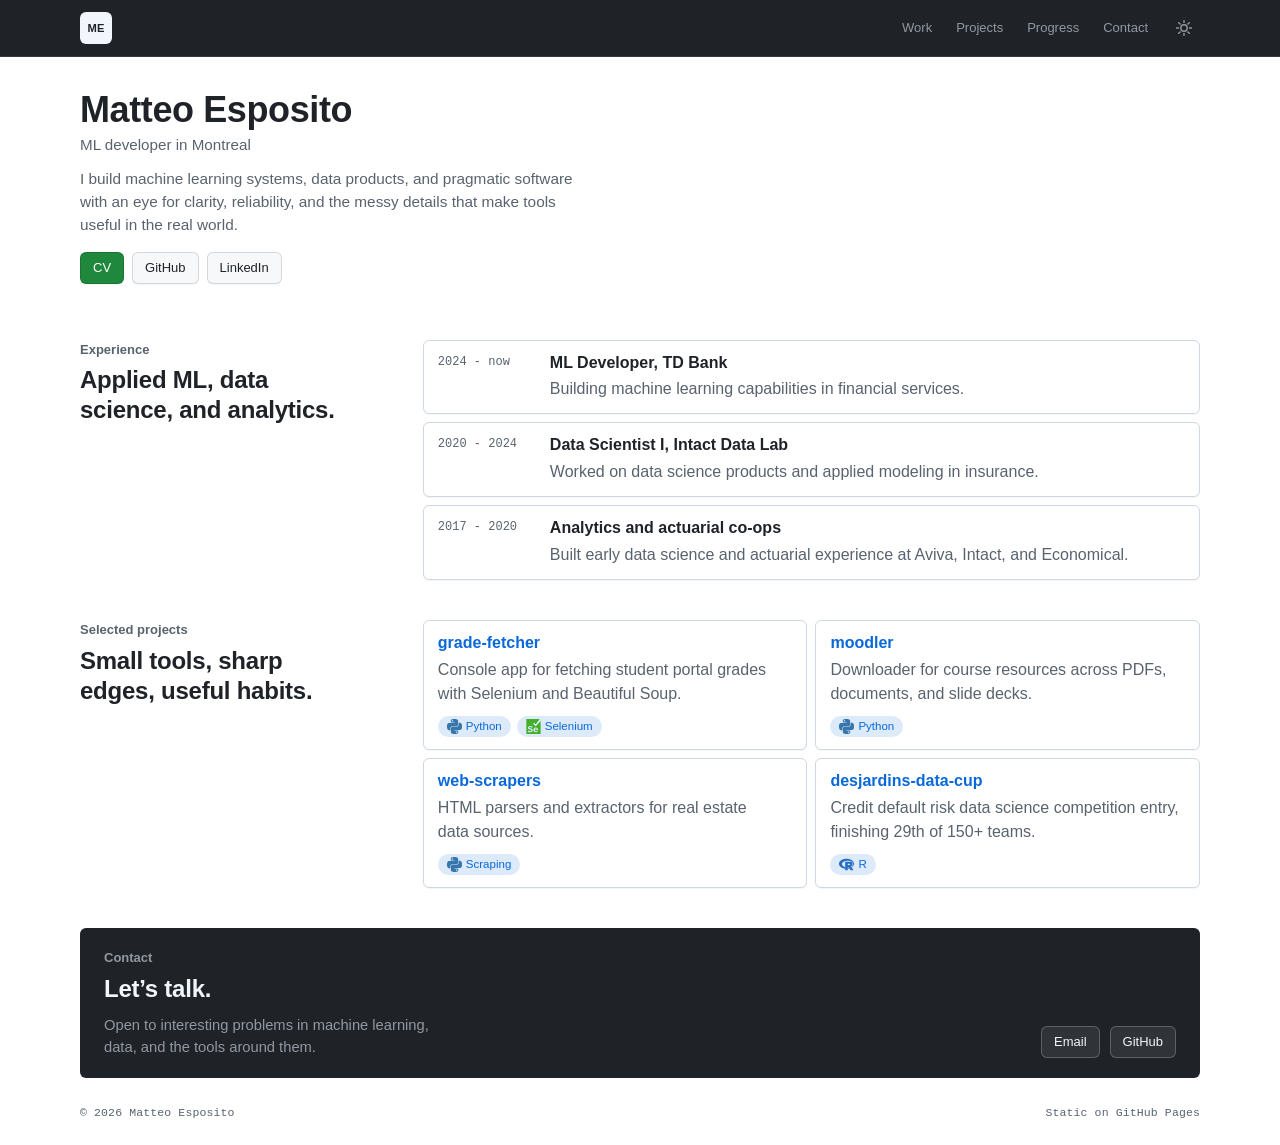
==== commit 69b397a3: "Remove the profile intro section Drops the background paragraph and Current/Previous/Focus list, alo" ====
--- a/index.html
+++ b/index.html
@@ -62,29 +62,6 @@
             <a class="button" href="https://www.linkedin.com/in/matteo-esposito/">LinkedIn</a>
           </div>
         </div>
-      </section>
-
-      <section class="intro" aria-label="Profile">
-        <p>
-          My background spans machine learning, insurance data science, and actuarial
-          analytics. I like systems that are technically serious without becoming
-          precious: readable code, measurable impact, and interfaces that get out of
-          the way.
-        </p>
-        <dl>
-          <div>
-            <dt>Current</dt>
-            <dd>ML Developer, TD Bank</dd>
-          </div>
-          <div>
-            <dt>Previous</dt>
-            <dd>Data Scientist, Intact Data Lab</dd>
-          </div>
-          <div>
-            <dt>Focus</dt>
-            <dd>Machine learning, Python</dd>
-          </div>
-        </dl>
       </section>
 
       <section id="work" class="section">
--- a/styles.css
+++ b/styles.css
@@ -315,47 +315,6 @@
   background: var(--btn-primary-hover);
 }
 
-.intro {
-  display: grid;
-  grid-template-columns: minmax(0, 1fr) minmax(280px, 0.7fr);
-  gap: clamp(16px, 3vw, 32px);
-  padding: 16px 18px;
-  border: 1px solid var(--border);
-  border-radius: var(--radius);
-  background: var(--surface);
-  box-shadow: var(--shadow-resting);
-}
-
-.intro > p {
-  margin-bottom: 0;
-  max-width: 62ch;
-  color: var(--fg-muted);
-  font-size: clamp(0.9rem, 1.1vw, 1rem);
-  line-height: 1.5;
-  text-wrap: pretty;
-}
-
-dl {
-  display: grid;
-  gap: 8px;
-  margin: 0;
-}
-
-dt {
-  color: var(--fg-muted);
-  font-size: 0.75rem;
-  font-weight: 600;
-}
-
-dd {
-  display: flex;
-  align-items: center;
-  gap: 6px;
-  margin: 2px 0 0;
-  font-size: 0.9rem;
-  font-weight: 500;
-}
-
 .section {
   display: grid;
   grid-template-columns: minmax(200px, 0.4fr) minmax(0, 1fr);
@@ -762,7 +721,6 @@
   }
 
   .hero,
-  .intro,
   .section,
   .contact {
     grid-template-columns: 1fr;
@@ -773,7 +731,6 @@
     padding-top: 24px;
   }
 
-  .intro,
   .contact {
     padding: 20px;
   }
@@ -808,11 +765,6 @@
 @media (max-width: 480px) {
   h1 {
     font-size: clamp(1.6rem, 8vw, 2rem);
-  }
-
-  .intro > p {
-    font-size: 1rem;
-    line-height: 1.4;
   }
 
   .hero-actions {
@@ -846,8 +798,7 @@
   }
 
   .timeline article,
-  .project,
-  .intro {
+  .project {
     break-inside: avoid;
   }
 
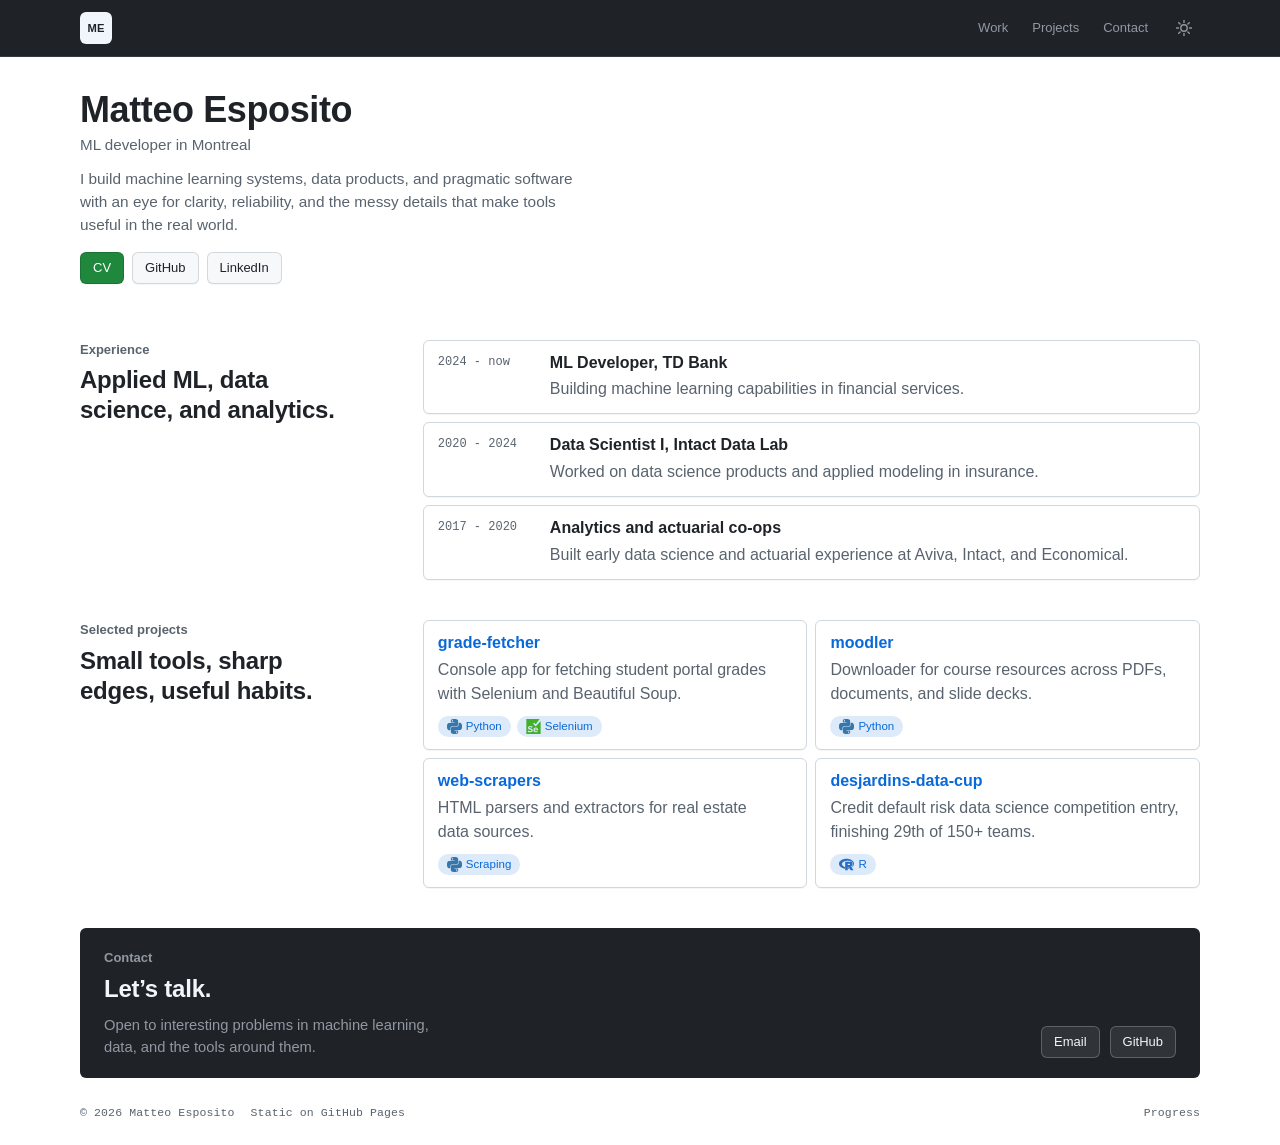
==== commit 4e614ffb: "Polish: collapse progress-page filter chips, relocate Progress link Per /impeccable critique (30/40," ====
--- a/index.html
+++ b/index.html
@@ -30,7 +30,6 @@
           <nav>
             <a href="#work">Work</a>
             <a href="#projects">Projects</a>
-            <a href="progress.html">Progress</a>
             <a href="#contact">Contact</a>
           </nav>
           <button class="theme-toggle" id="theme-toggle" type="button" aria-label="Switch to dark theme" aria-pressed="false">
@@ -149,8 +148,11 @@
     </main>
 
     <footer>
-      <span>&copy; 2026 Matteo Esposito</span>
-      <span>Static on GitHub Pages</span>
+      <div class="footer-meta">
+        <span>&copy; 2026 Matteo Esposito</span>
+        <span>Static on GitHub Pages</span>
+      </div>
+      <a href="progress.html">Progress</a>
     </footer>
 
     <script src="theme.js"></script>
--- a/styles.css
+++ b/styles.css
@@ -468,6 +468,20 @@
   letter-spacing: 0.01em;
 }
 
+.footer-meta {
+  display: flex;
+  gap: 16px;
+}
+
+footer a {
+  color: var(--fg-muted);
+  transition: color 120ms ease;
+}
+
+footer a:hover {
+  color: var(--accent);
+}
+
 /* Progress page */
 .progress-section {
   grid-template-columns: 1fr;
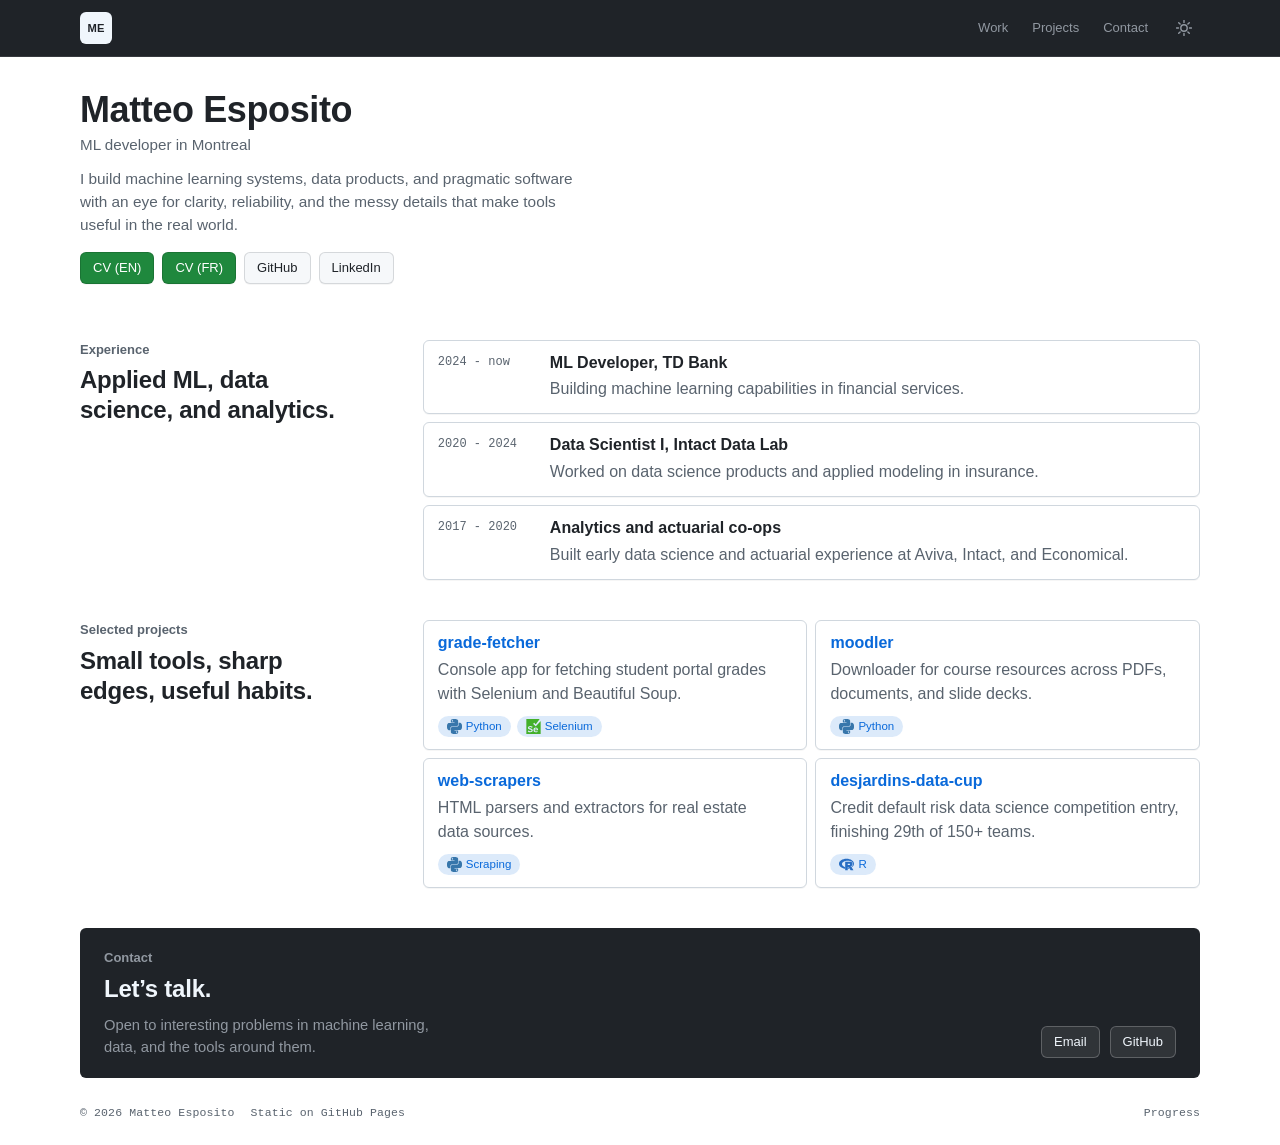
==== commit 93825262: "Replace two-tab CV button with separate EN/FR buttons Opening both PDFs from one click was easy to m" ====
--- a/index.html
+++ b/index.html
@@ -56,7 +56,8 @@
             tools useful in the real world.
           </p>
           <div class="hero-actions" aria-label="Primary links">
-            <a class="button primary" href="files/cv.pdf">CV</a>
+            <a class="button primary" href="files/cv-en.pdf">CV (EN)</a>
+            <a class="button primary" href="files/cv-fr.pdf">CV (FR)</a>
             <a class="button" href="https://github.com/matteo-esposito">GitHub</a>
             <a class="button" href="https://www.linkedin.com/in/matteo-esposito/">LinkedIn</a>
           </div>
--- a/styles.css
+++ b/styles.css
@@ -27,6 +27,9 @@
 
   --font-sans: -apple-system, BlinkMacSystemFont, "Segoe UI", "Noto Sans", Helvetica, Arial, sans-serif;
   --font-mono: ui-monospace, "SF Mono", "SFMono-Regular", Menlo, Consolas, "Liberation Mono", monospace;
+
+  --ease-out-quart: cubic-bezier(0.25, 1, 0.5, 1);
+  --ease-out-quint: cubic-bezier(0.22, 1, 0.36, 1);
 }
 
 :root[data-theme="dark"] {
@@ -150,6 +153,7 @@
 }
 
 .theme-toggle {
+  position: relative;
   display: inline-flex;
   align-items: center;
   justify-content: center;
@@ -170,20 +174,29 @@
 }
 
 .theme-toggle svg {
+  position: absolute;
+  top: 50%;
+  left: 50%;
   width: 16px;
   height: 16px;
+  transform: translate(-50%, -50%) scale(1) rotate(0deg);
+  opacity: 1;
+  transition: transform 300ms var(--ease-out-quint), opacity 200ms ease;
 }
 
 .theme-toggle .icon-moon {
-  display: none;
+  transform: translate(-50%, -50%) scale(0.5) rotate(-90deg);
+  opacity: 0;
 }
 
 [data-theme="dark"] .theme-toggle .icon-sun {
-  display: none;
+  transform: translate(-50%, -50%) scale(0.5) rotate(90deg);
+  opacity: 0;
 }
 
 [data-theme="dark"] .theme-toggle .icon-moon {
-  display: block;
+  transform: translate(-50%, -50%) scale(1) rotate(0deg);
+  opacity: 1;
 }
 
 :where(a, button):focus-visible {
@@ -555,6 +568,12 @@
   grid-template-columns: repeat(2, minmax(0, 1fr));
   gap: 8px;
   margin-bottom: 16px;
+  opacity: 1;
+  transition: opacity 150ms ease-out;
+}
+
+.goal-grid.grid-fade-out {
+  opacity: 0;
 }
 
 .goal-card {
@@ -589,6 +608,16 @@
   font-size: 10px;
 }
 
+@keyframes goal-check-pop {
+  0% { transform: scale(0.6); }
+  60% { transform: scale(1.15); }
+  100% { transform: scale(1); }
+}
+
+.goal-check.pop {
+  animation: goal-check-pop 260ms var(--ease-out-quint);
+}
+
 .goal-card.done {
   border-color: var(--btn-primary-bg);
 }
